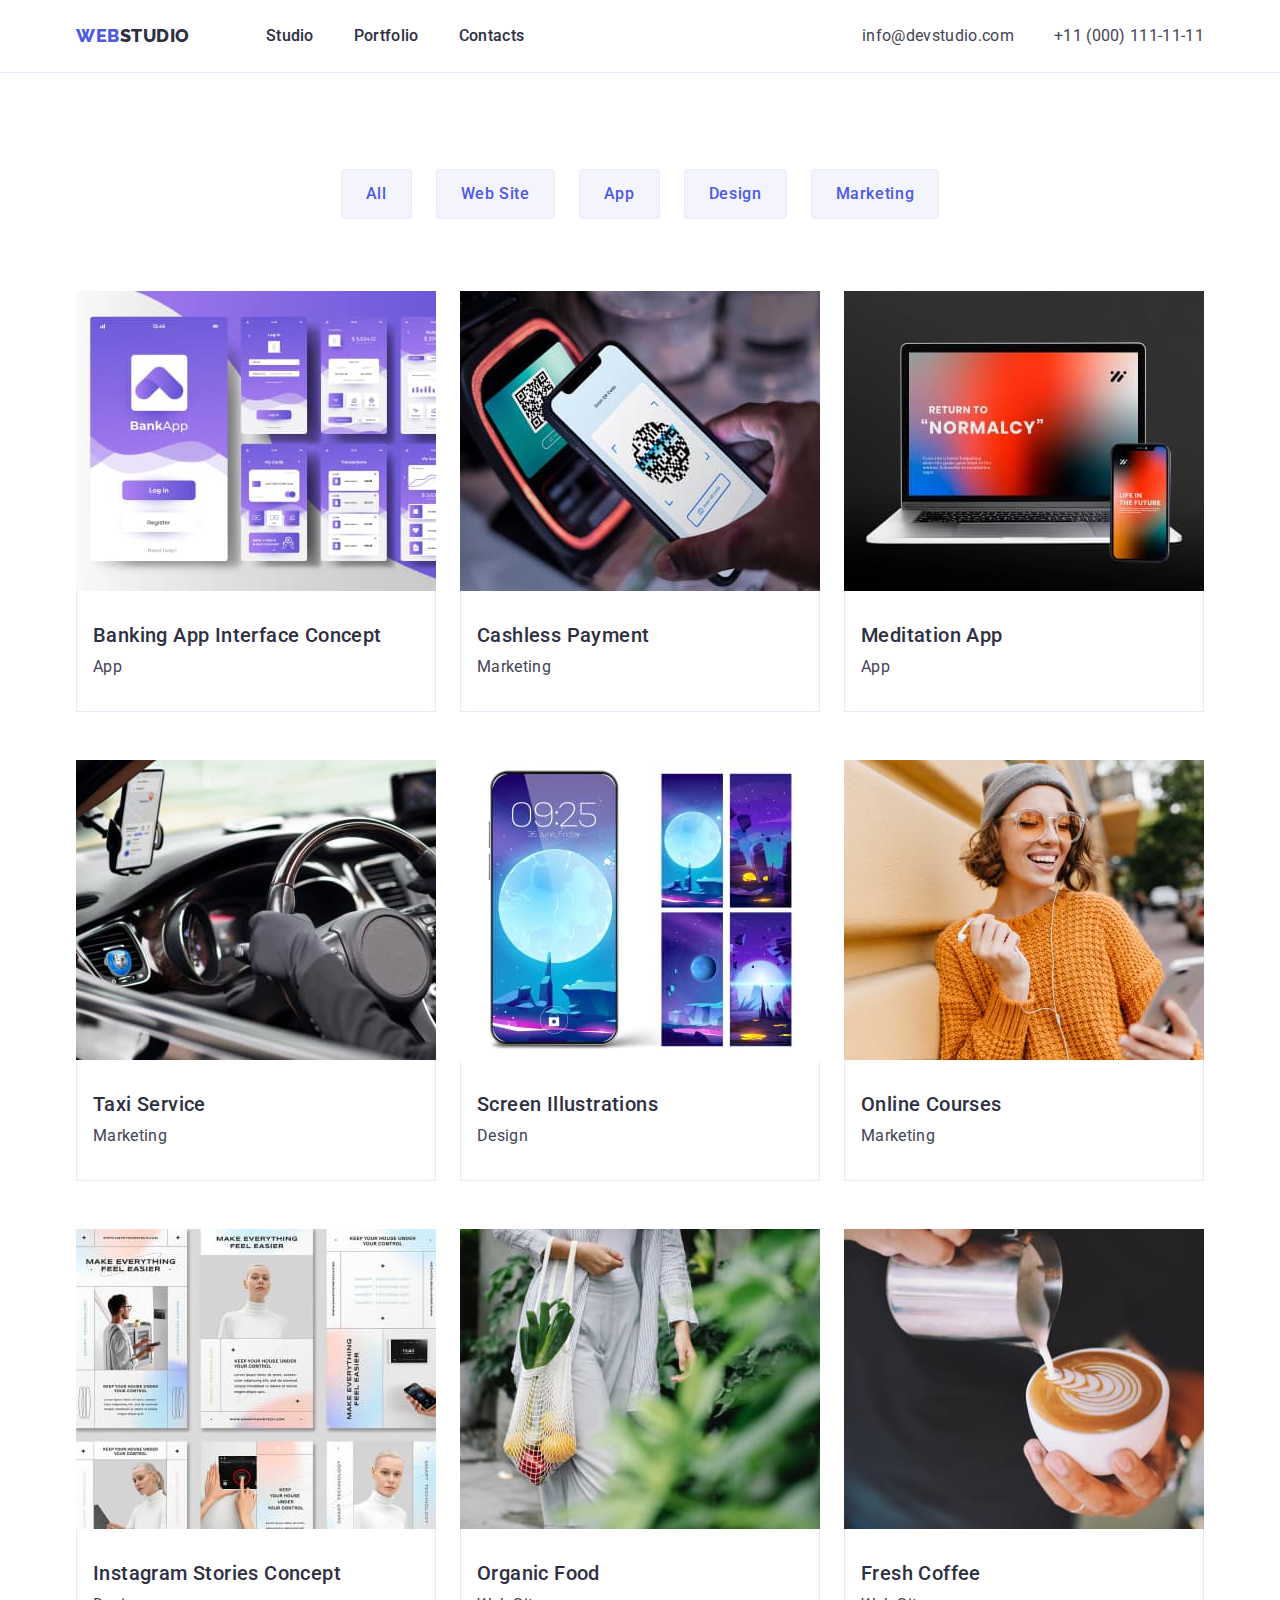
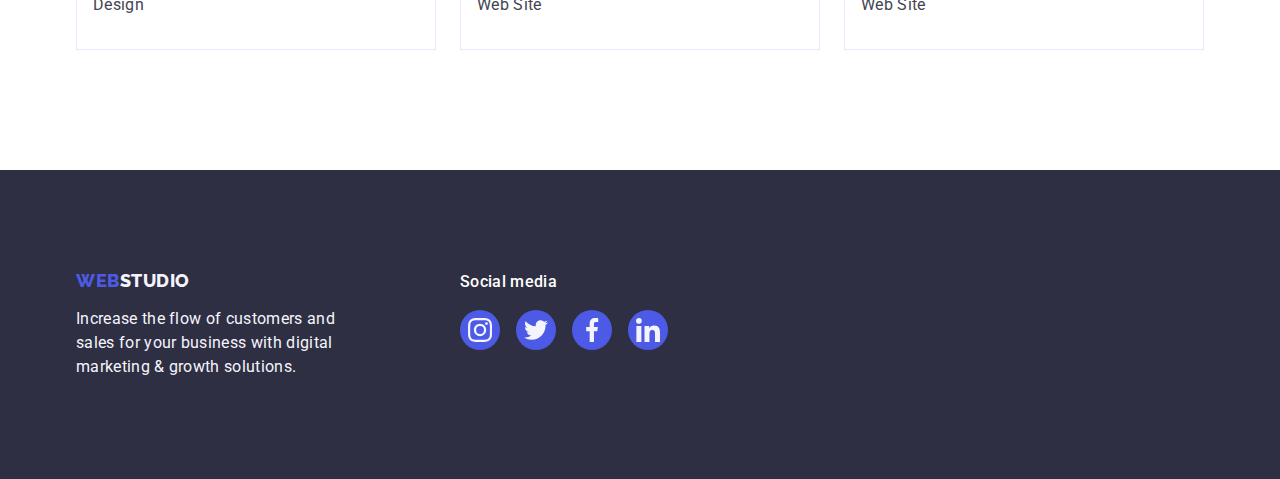
==== portfolio.html @ 62d7de3c "update file" ====
<!DOCTYPE html>
<html lang="en">
<head>
    <meta charset="UTF-8">
    <meta http-equiv="X-UA-Compatible" content="IE=edge">
    <meta name="viewport" content="width=device-width, initial-scale=1.0">
    <title>Portfolio</title>
    <link rel="preconnect" href="https://fonts.googleapis.com">
<link rel="preconnect" href="https://fonts.gstatic.com" crossorigin>
<link href="https://fonts.googleapis.com/css2?family=Raleway:wght@800&family=Roboto:wght@400;500;700;900&display=swap" rel="stylesheet">
<link rel="stylesheet" href="https://cdnjs.cloudflare.com/ajax/libs/modern-normalize/1.1.0/modern-normalize.min.css">
<link rel="stylesheet" href="./css/styles.css">
</head>

<body>
   
    <header class="header">
        <div class="container container-header">
            <nav class="header-nav">
                 <a class="logo link" href="./index.html">Web<span class="logo-part">Studio</span></a>
                    <ul class=" list menu-list ">
                        <li class="menu-item"> 
                            <a class="link menu-link " href="./index.html">Studio</a>
                        </li>
        
                        <li class="menu-item">
                            <a class="link menu-link " href="./portfolio.html">Portfolio</a>
                        </li>
        
                        <li class="menu-item">
                            <a class="link menu-link " href="">Contacts</a>
                        </li>
                    </ul>
            </nav>
                <address class="contacts">
                    <ul class="list contacts-list ">
                        <li class="contacts-item">
                             <a class="link contacts-link " href="mailto:info@devstudio.com">info@devstudio.com</a>
                        </li>
                    
                        <li class="contacts-item">
                            <a class="link contacts-link" href="tel:+110001111111">+11 (000) 111-11-11</a>
                        </li>
                    </ul>
                </address>
    </div>
        </header>
           
   
<main>

    <section class="cards">
<div class="container">
        <h1 hidden>Portfolio</h1>

<ul class="filter-list list">
   <li class="filters-item">
    <button class="filter-btn" type="button">All</button>
  </li>
   <li class="filters-item">
    <button class="filter-btn" type="button">Web Site</button>
  </li>
   <li class="filters-item">
    <button class="filter-btn" type="button">App</button>
  </li>
   <li class="filters-item">
    <button class="filter-btn" type="button">Design</button>
  </li>
   <li class="filters-item">
    <button class="filter-btn" type="button">Marketing</button>
  </li>
</ul>


<ul class="list cards-list">
  <li class="cards-item">
    <a class="link cards-link" href="#">
        <img class="cards-img" src="./images/hw-2/app-1.jpg" alt="Application design" width="360" height="300">
<div class="cards-border">
        <h2 class="title cards-title">Banking App Interface Concept</h2>
        <p class="sub-title cards-sub-title">App</p>
</div>
    </a>
</li>

  <li class="cards-item">
    <a class="link cards-link" href="#">
        <img class="cards-img" src="./images/hw-2/marketing-2.jpg" alt="Paypas" width="360" height="300">
<div class="cards-border">
        <h2 class="title cards-title">Cashless Payment</h2>
        <p class="sub-title cards-sub-title">Marketing</p>
</div>
    </a>
</li>

  <li class="cards-item">
    <a class="link cards-link" href="#">
        <img class="cards-img" src="./images/hw-2/app-3.jpg" alt="Laptop and phone" width="360" height="300">
<div class="cards-border">
        <h2 class="title cards-title">Meditation App</h2>
        <p class="sub-title cards-sub-title">App</p>
</div>
    </a>
</li>

  <li class="cards-item">
    <a class="link cards-link" href="#">
        <img class="cards-img" src="./images/hw-2/marketing-4.jpg" alt="Car" width="360" height="300">
<div class="cards-border">
        <h2 class="title cards-title">Taxi Service</h2>
        <p class="sub-title cards-sub-title">Marketing</p>
</div>
    </a>
</li>

  <li class="cards-item">
    <a class="link cards-link" href="#">
        <img class="cards-img" src="./images/hw-2/design-5.jpg" alt="Phone and screenshots" width="360" height="300">
<div class="cards-border">
        <h2 class="title cards-title">Screen Illustrations</h2>
        <p class="sub-title cards-sub-title">Design</p>
</div>
    </a>
</li>

  <li class="cards-item">
    <a class="link cards-link" href="#">
        <img class="cards-img" src="./images/hw-2/marketing-6.jpg" alt="Girl" width="360" height="300">
<div class="cards-border">
        <h2 class="title cards-title">Online Courses</h2>
        <p class="sub-title cards-sub-title">Marketing</p>
</div>        
    </a>
</li>

  <li class="cards-item">
    <a class="link cards-link" href="#">
        <img class="cards-img" src="./images/hw-2/design-7.jpg" alt="Instagram stories content" width="360" height="300">
<div class="cards-border">
        <h2 class="title cards-title"> Instagram Stories Concept</h2>
        <p class="sub-title cards-sub-title">Design</p>
</div>       
    </a>
</li>

  <li class="cards-item">
    <a class="link cards-link" href="#">
        <img class="cards-img" src="./images/hw-2/web-site-8.jpg" alt="Woman with groceries" width="360" height="300">
<div class="cards-border">
        <h2 class="title cards-title">Organic Food</h2>
        <p class="sub-title cards-sub-title">Web Site</p>
 </div>       
    </a>
</li>

  <li class="cards-item">
    <a class="link cards-link" href="#">
        <img class="cards-img" src="./images/hw-2/web-site-9.jpg" alt="Coffee" width="360" height="300">
<div class="cards-border">
        <h2 class="title cards-title">Fresh Coffee</h2>
        <p class="sub-title cards-sub-title">Web Site</p>
</div>
    </a>
</li>  

</ul>
</div>
</section>
</main>
   
<footer class="footer">
    <div class="container container-footer">
        <div class="footer-info">
    <a class="link logo-footer" href="./index.html"> Web<span class="logo-style">Studio</span></a>

        <p class="footer-desc">Increase the flow of customers and sales for 
            your business with digital marketing & growth solutions.</p>
</div>
<div class="footer-social">
    <p class="footer-social-title">Social media</p>
    <ul class="footer-sosial-list list">
        <li class="footer-social-list-item">
            <a class=" social-list-link" href="">
            <svg class="social-list-icon" width="24" height="24">
                <use href="./images/icons.svg#instagram"></use>
            </svg>
            </a>
        </li>
        <li class="social-list-item">
            <a class=" social-list-link" href="">
            <svg class="social-list-icon" width="24" height="24">
                <use href="./images/icons.svg#twitter"></use>
            </svg>
            </a>
        </li>
        <li class="social-list-item">
            <a class=" social-list-link" href="">
            <svg class="social-list-icon" width="24" height="24">
                <use href="./images/icons.svg#facebook"></use>
            </svg>
            </a>
        </li>
        <li class="social-list-item">
            <a class=" social-list-link" href="">
            <svg class="social-list-icon" width="24" height="24">
                <use href="./images/icons.svg#linkedin"></use>
            </svg>
            </a>
        </li>
    </ul>
</div>

    </div>        
</footer>

</body>
</html>
---- css/styles.css ----
:root{
    --primary-font: 'Roboto', sans-serif;
    --secondary-font:'Raleway', sans-serif;
    --accent-color:#404BBF;
    --primary-text-color:#2E2F42;
    --secondary-text-color:#434455;
}

/*COMPONENTS**********************************/

h1,
h2,
h3,
h4,
p{
    margin-top: 0;
    margin-bottom: 0;
}

ul,
ol{
    margin-top: 0;
    margin-bottom: 0;
    padding-left: 0;
}

img{
    display: block;
}

button{
    cursor: pointer;

}

.list{
  list-style: none;  
}

.link{
    text-decoration: none;
    
}



 body{
font-family: var(--primary-font);
color: var(--secondary-text-color);
background-color: #FFF;
}

.container{
    width: 1158px;
    margin: 0 auto;
    padding: 0 15px;
}



/*COMPONENTS**********************************/

.logo {
    font-family:'Raleway', sans-serif;
    font-weight: 800;
    font-size: 18px;
    line-height: 1.17;
    letter-spacing: 0.03em;
    text-transform: uppercase;
    color: #4d5ae5;
    display: inline-block;
    margin-right: 76px;
}

.logo-part{
    color:#2E2F42 ;
}

.logo-style{
    
    color: #F4F4FD;
}

.sub-title {
font-weight: 400;
font-size: 16px;
line-height: 1.5;
letter-spacing: 0.02em;
color: #434455;
}

.secondary-title{
font-weight: 700;
font-size: 36px;
line-height: 1.11;
text-align: center;
letter-spacing: 0.02em;
text-transform: capitalize;
color: #2E2F42;
margin-bottom: 72px; 
align-items: center;
}


.title {
font-weight: 500;
font-size: 20px;
line-height: 1.2;
letter-spacing: 0.02em;
color: #2e2f42;
margin-bottom: 8px;
}

/*COMPONENTS**********************************/





/*HEADER************************************/


.header{
   
    border-bottom: 1px solid #e7e9fc;
}

.container-header{
    display: flex;
    justify-content: space-between;
    align-items: center;
}

.header-nav{
    display: flex;
    align-items: center;
}

.menu-list{
    display: flex;
    align-items: center;
    gap: 40px; 
    
}

.menu-item{
 
}

.menu-link {
    display: block;
  padding: 24px 0;     
font-weight: 500;
font-size: 16px;
line-height: calc(24/16);
letter-spacing: 0.02em;
color: #2E2F42;
}

.menu-link:hover,
.menu-link:focus{
    color:#404BBF;
}

.contacts-item{
   
}

.contacts {
  
display: flex;
align-items: center;
font-style: normal;     
}

.contacts-list {
  display: flex;
align-items: center;
gap: 40px;
}


.contacts-link {
   
font-weight: 400;
font-size: 16px;
line-height: 1.5;
letter-spacing: 0.02em;
color: #434455;
}

.contacts-link:hover,
.contacts-link:focus{
    color: #404BBF;
}


/*HEADER************************************/





/*HERO****************************************
****/
.hero{
    background-image: linear-gradient(rgba(46, 47, 66, 0.7), rgba(46, 47, 66, 0.7)), url(../images/hero/hero-bg-images.jpg);
    background-color: #2E2F42;
    background-repeat: no-repeat;
    background-size: cover;
    padding: 188px 0;
}


.conteiner-hero{
 display: flex;
 flex-direction: column;
 justify-content: center;
   align-items: center;
}

.main-title{
text-align: center;
margin-bottom: 48px;
max-width: 496px;
font-weight: 700;
font-size: 56px;
line-height: 1.07;
letter-spacing: 0.02em;
color: #FFFFFF;
}

.main-btn{
padding: 16px 32px;
background-color: #4D5AE5;
color: #FFF;
border: none;
box-shadow: 0px 4px 4px rgba(0, 0, 0, 0.15);
border-radius: 4px;
min-width: 169px;
height: 56px;
font-family: "Roboto", sans-serif;

}

.main-btn:hover,
.main-btn:focus{
box-shadow: 0px 4px 4px rgba(0, 0, 0, 0.15);
background-color: #404BBF;
}

/*HERO****************************************
****/





/*FEATURE****************************************
****/

.feature{
   padding: 120px 0;
  
}

.container-feature{
   display: flex;
justify-content: space-between;
align-items: center;
}

.feature-list{
display: flex;
align-items: center;
}

.feature-item{
    width: 264px;
}

.feature-item:not(:last-child){
    margin-right: 24px;
}

.border-feature-icon{
    padding: 24px 100px;
    margin-bottom: 8px;
    background-color: #F4F4FD;
border-radius: 4px;
}


/*FEATURE****************************************
****/





/*WORK****************************************
****/

.work{
    padding-bottom: 120px;
}


.work-list{
 display: flex;
  flex-wrap: wrap;
  gap: 24px;
}


.work-img{
   
    max-width: 100%;
    height: auto;
}

/*WORK****************************************
****





/*TEAM****************************************
****/

.team{
    background-color: #F4F4FD;
    padding: 120px 0;
}

.team-list{
    display: flex;
    flex-wrap: wrap;
    gap: 24px;
}


.team-item{
    border-radius: 0px 0px 4px 4px; 
    box-shadow: 0px 1px 6px rgba(46, 47, 66, 0.08), 
    0px 1px 1px rgba(46, 47, 66, 0.16), 
    0px 2px 1px rgba(46, 47, 66, 0.08);
}

.team-img{
    
    max-width: 100%;
    height: auto;
   }

.team-sub-title{
    margin-bottom: 8px;
}

.border-team{
    padding: 32px 16px; 
    border-top: none;
    text-align: center;
    background: #FFFFFF;
    box-shadow: 0px 1px 6px rgba(46, 47, 66, 0.08), 
    0px 1px 1px rgba(46, 47, 66, 0.16), 
    0px 2px 1px rgba(46, 47, 66, 0.08);
    border-radius: 0px 0px 4px 4px;
}

.sosial-list{
    display: flex;
    justify-content: center;
    gap: 24px;
}


.social-list-link{
    display: flex;
    justify-content: center;
    align-items: center;
    width: 40px;
    height: 40px;
    border-radius: 50%;
    background-color:#4D5AE5;
    transition: all .3s;
}

.social-list-link:hover,
.social-list-link:focus{
    background-color: #404BBF;
}


.social-list-icon{
    fill: #F4F4FD;
}


/*TEAM****************************************
****/



/*CLIENT*************************************/

.client{
    padding: 120px 0;
}

.client-list{
    display: flex;
    justify-content: space-between;
align-items: center;
}


.border-client-icon{
border: 1px solid #8E8F99;
border-radius: 4px;
padding: 16px 32px;
}

.client-icon{
    fill: #8E8F99;
    transition: all .3s;
}


.border-client-icon:hover,
.border-client-icon:focus{
    border: 1px solid #404BBF;
}

.client-icon:hover,
.client-icon:focus{
    fill: #404BBF;
}

/*CLIENT*************************************/






/*FOOTER******************************************/

.footer {
    background-color:#2e2f42;
    padding: 100px 0;
}

.container-footer{
    display: flex;
    justify-content: flex-start;
    align-items: flex-start;
}


.logo-footer{
    font-family:'Raleway', sans-serif;
    font-weight: 800;
    font-size: 18px;
    line-height: 1.17;
    letter-spacing: 0.03em;
    text-transform: uppercase;
    color: #4d5ae5;
    display: inline-block;
    margin-bottom: 16px; 
}

.footer-desc {
    font-weight: 400;
    width: 264px;
font-size: 16px;
line-height: calc(24/16);
letter-spacing: 0.02em;
color: #F4F4FD;
}

.footer-social{
    margin-left: 120px;
}

.footer-social-title{
font-weight: 500;
font-size: 16px;
line-height: 1.5;
letter-spacing: 0.02em;
color: #FFFFFF;
margin-bottom: 16px;
}

.footer-sosial-list{
    display: flex;
    gap: 16px;
}


/*FOOTER******************************************/





/*PORTFOLIO************************************/

.cards{
    padding: 96px 0 120px;
}


.filter-list{
    display: flex;
    justify-content: center;
     margin-bottom: 72px;
}

.filters-item:not(:last-child){
    margin-right: 24px;
}

.filter-btn {
    padding: 12px 24px;
    border-radius: 4px;
    border: 1px solid #e7e9fc;
    font-family: "Roboto", sans-serif;
    font-weight: 500;
    font-size: 16px;
    line-height: 1.5;
    letter-spacing: 0.04em;    
    color:  #4d5ae5;
    background-color: #F4F4FD;
    
}

.filter-btn:hover,
.filter-btn:focus{
    border: 1px solid transparent;
    box-shadow: 0px 3px 1px rgba(0, 0, 0, 0.1), 
    0px 2px 1px rgba(0, 0, 0, 0.08), 
    0px 2px 2px rgba(0, 0, 0, 0.12);
    background-color: #404BBF;
    color: #FFF;
}


.cards-list{
    display: flex;
    flex-wrap: wrap;
    row-gap: 48px;
    column-gap: 24px;
}

.cards-img{
    max-width: 100%;
    height: auto;
}


.cards-border{
    padding: 32px 16px;
    border: 1px solid #e7e9fc; 
    border-top: none;
    background: #FFFFFF;
    
}

.cards-sub-title{
font-size: 16px;
line-height: 1.5;
letter-spacing: 0.02em;
color: #434455;
}


.cards-item:hover{
    box-shadow: 0px 1px 6px rgba(46, 47, 66, 0.08), 
    0px 1px 1px rgba(46, 47, 66, 0.16), 
    0px 2px 1px rgba(46, 47, 66, 0.08)
}



/*PORTFOLIO**************************************/
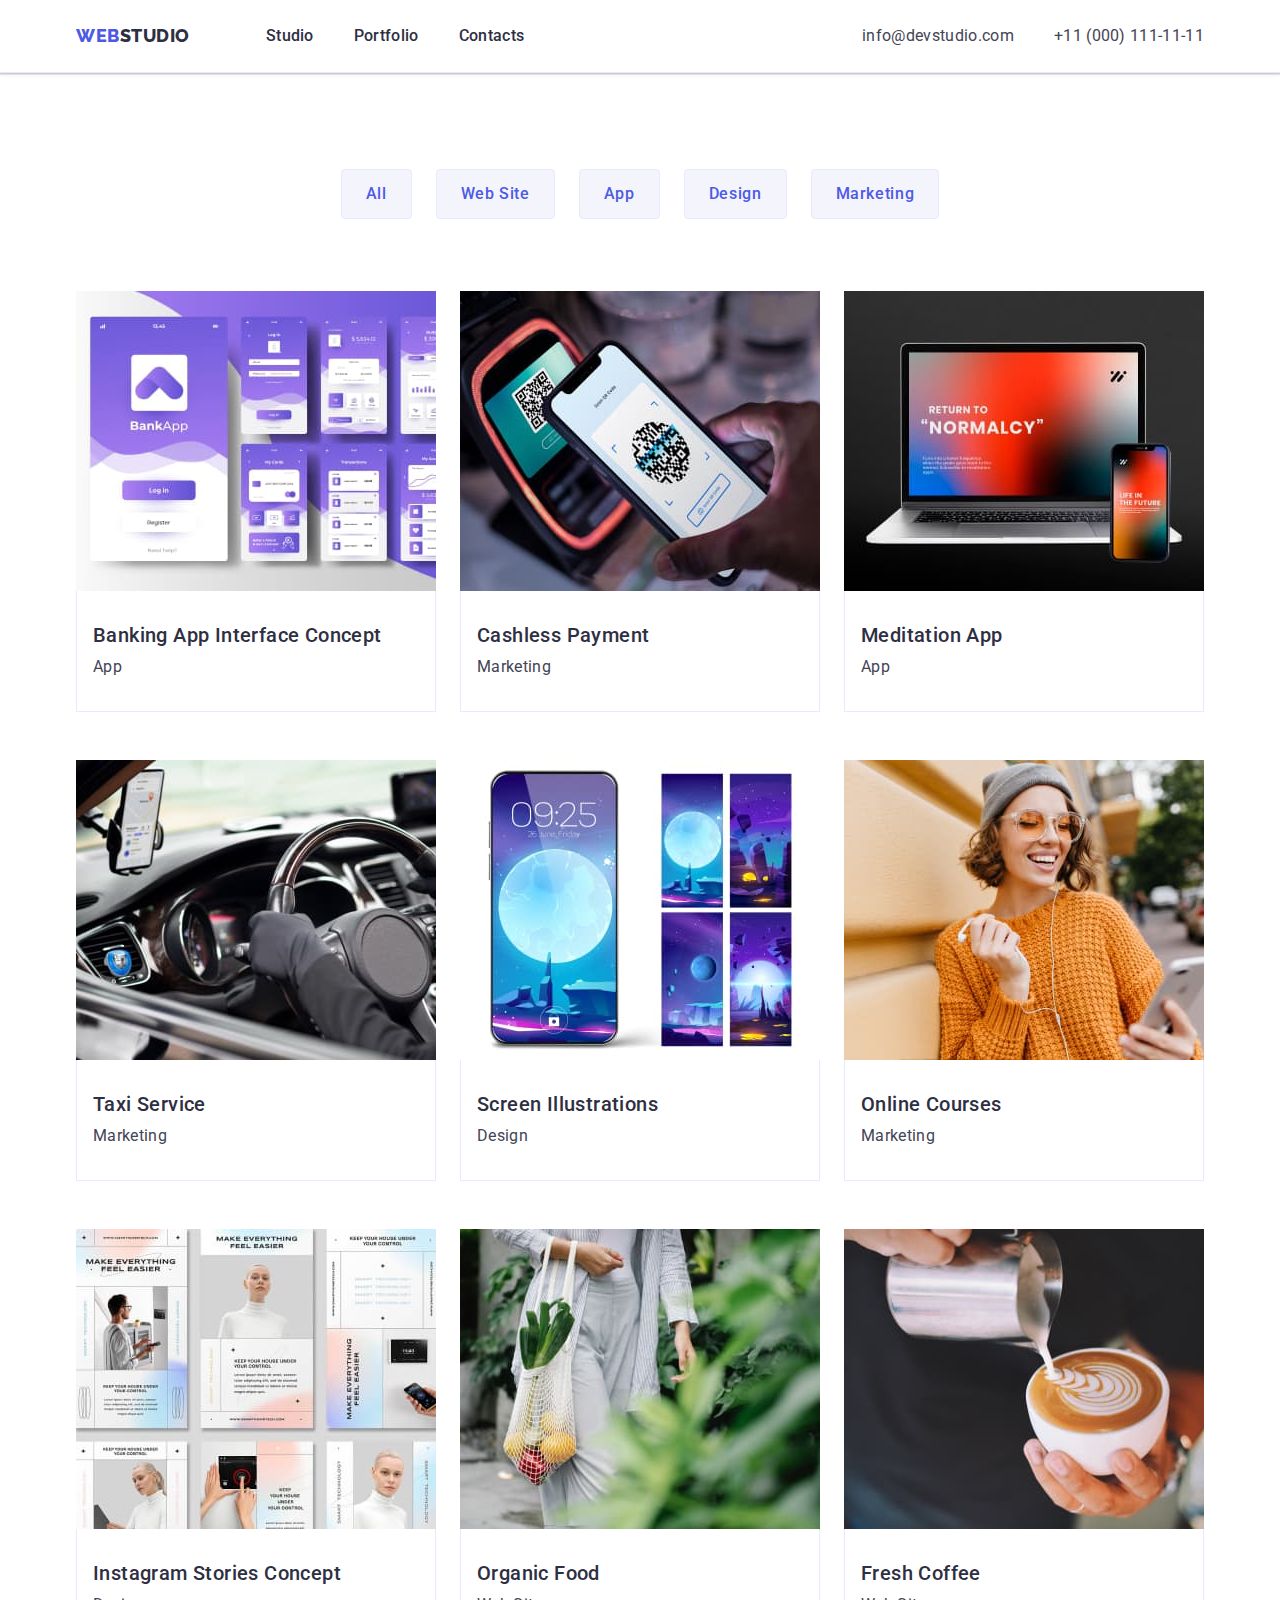
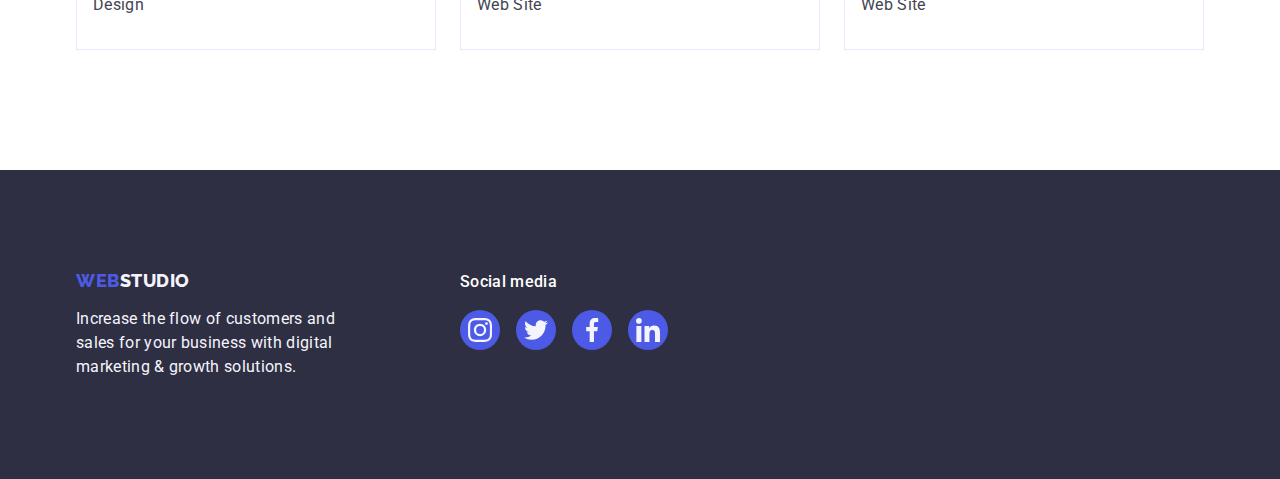
==== commit 70e6adcb: "update html and css file" ====
--- a/portfolio.html
+++ b/portfolio.html
@@ -180,28 +180,28 @@
     <p class="footer-social-title">Social media</p>
     <ul class="footer-sosial-list list">
         <li class="footer-social-list-item">
-            <a class=" social-list-link" href="">
+            <a class=" social-list-link footer-social-link" href="">
             <svg class="social-list-icon" width="24" height="24">
                 <use href="./images/icons.svg#instagram"></use>
             </svg>
             </a>
         </li>
         <li class="social-list-item">
-            <a class=" social-list-link" href="">
+            <a class=" social-list-link footer-social-link" href="">
             <svg class="social-list-icon" width="24" height="24">
                 <use href="./images/icons.svg#twitter"></use>
             </svg>
             </a>
         </li>
         <li class="social-list-item">
-            <a class=" social-list-link" href="">
+            <a class=" social-list-link footer-social-link" href="">
             <svg class="social-list-icon" width="24" height="24">
                 <use href="./images/icons.svg#facebook"></use>
             </svg>
             </a>
         </li>
         <li class="social-list-item">
-            <a class=" social-list-link" href="">
+            <a class=" social-list-link footer-social-link" href="">
             <svg class="social-list-icon" width="24" height="24">
                 <use href="./images/icons.svg#linkedin"></use>
             </svg>
--- a/css/styles.css
+++ b/css/styles.css
@@ -121,7 +121,9 @@
 
 
 .header{
-   
+   box-shadow:0px 2px 1px rgba(46, 47, 66, 0.08),
+    0px 1px 1px rgba(46, 47, 66, 0.16),
+    0px 1px 6px rgba(46, 47, 66, 0.08); 
     border-bottom: 1px solid #e7e9fc;
 }
 
@@ -207,12 +209,15 @@
     background-image: linear-gradient(rgba(46, 47, 66, 0.7), rgba(46, 47, 66, 0.7)), url(../images/hero/hero-bg-images.jpg);
     background-color: #2E2F42;
     background-repeat: no-repeat;
+    background-position: center;
     background-size: cover;
     padding: 188px 0;
+   
 }
 
 
 .conteiner-hero{
+     max-width: 1440px;
  display: flex;
  flex-direction: column;
  justify-content: center;
@@ -284,6 +289,10 @@
 }
 
 .border-feature-icon{
+    display: flex;
+    align-items: center;
+    align-items: center;
+    height: 112px;
     padding: 24px 100px;
     margin-bottom: 8px;
     background-color: #F4F4FD;
@@ -359,7 +368,7 @@
 }
 
 .border-team{
-    padding: 32px 16px; 
+    padding: 32px 0; 
     border-top: none;
     text-align: center;
     background: #FFFFFF;
@@ -389,7 +398,7 @@
 
 .social-list-link:hover,
 .social-list-link:focus{
-    background-color: #404BBF;
+    background-color: #404bbf;
 }
 
 
@@ -409,18 +418,38 @@
     padding: 120px 0;
 }
 
+.client-title{
+    line-height: 1.1;
+}
+
+
+
 .client-list{
     display: flex;
     justify-content: space-between;
 align-items: center;
-}
-
-
-.border-client-icon{
-border: 1px solid #8E8F99;
-border-radius: 4px;
-padding: 16px 32px;
-}
+gap: 24px;
+}
+
+.client-list-item{
+    width: calc((100% - 120px) / 6);
+    height: 88px;
+
+}
+
+.client-list-link{
+    width: 100%;
+    height: 100%;
+    border: 1px solid #8e8f99;
+    border-radius: 4px;
+    display: flex; 
+    align-items: center;
+    justify-content: center;
+    color: #8e8f99;
+
+}
+
+
 
 .client-icon{
     fill: #8E8F99;
@@ -428,14 +457,14 @@
 }
 
 
-.border-client-icon:hover,
-.border-client-icon:focus{
-    border: 1px solid #404BBF;
-}
-
-.client-icon:hover,
-.client-icon:focus{
-    fill: #404BBF;
+.client-list-link:hover,
+.client-list-link:focus{
+    border-color: #404bbf; 
+    color: #404bbf;
+}
+
+.client-icon{
+    fill: currentColor;
 }
 
 /*CLIENT*************************************/
@@ -455,8 +484,10 @@
 .container-footer{
     display: flex;
     justify-content: flex-start;
-    align-items: flex-start;
-}
+    align-items: baseline;
+    gap: 120px;
+}
+
 
 
 .logo-footer{
@@ -480,9 +511,6 @@
 color: #F4F4FD;
 }
 
-.footer-social{
-    margin-left: 120px;
-}
 
 .footer-social-title{
 font-weight: 500;
@@ -498,6 +526,11 @@
     gap: 16px;
 }
 
+.footer-social-link:hover,
+.footer-social-link:focus{
+    background-color: #31d0aa;
+}
+
 
 /*FOOTER******************************************/
 
@@ -510,6 +543,7 @@
 .cards{
     padding: 96px 0 120px;
 }
+
 
 
 .filter-list{
@@ -554,6 +588,10 @@
     column-gap: 24px;
 }
 
+.cards-link{
+    display: block; 
+}
+
 .cards-img{
     max-width: 100%;
     height: auto;
@@ -576,7 +614,7 @@
 }
 
 
-.cards-item:hover{
+.cards-link:hover{
     box-shadow: 0px 1px 6px rgba(46, 47, 66, 0.08), 
     0px 1px 1px rgba(46, 47, 66, 0.16), 
     0px 2px 1px rgba(46, 47, 66, 0.08)
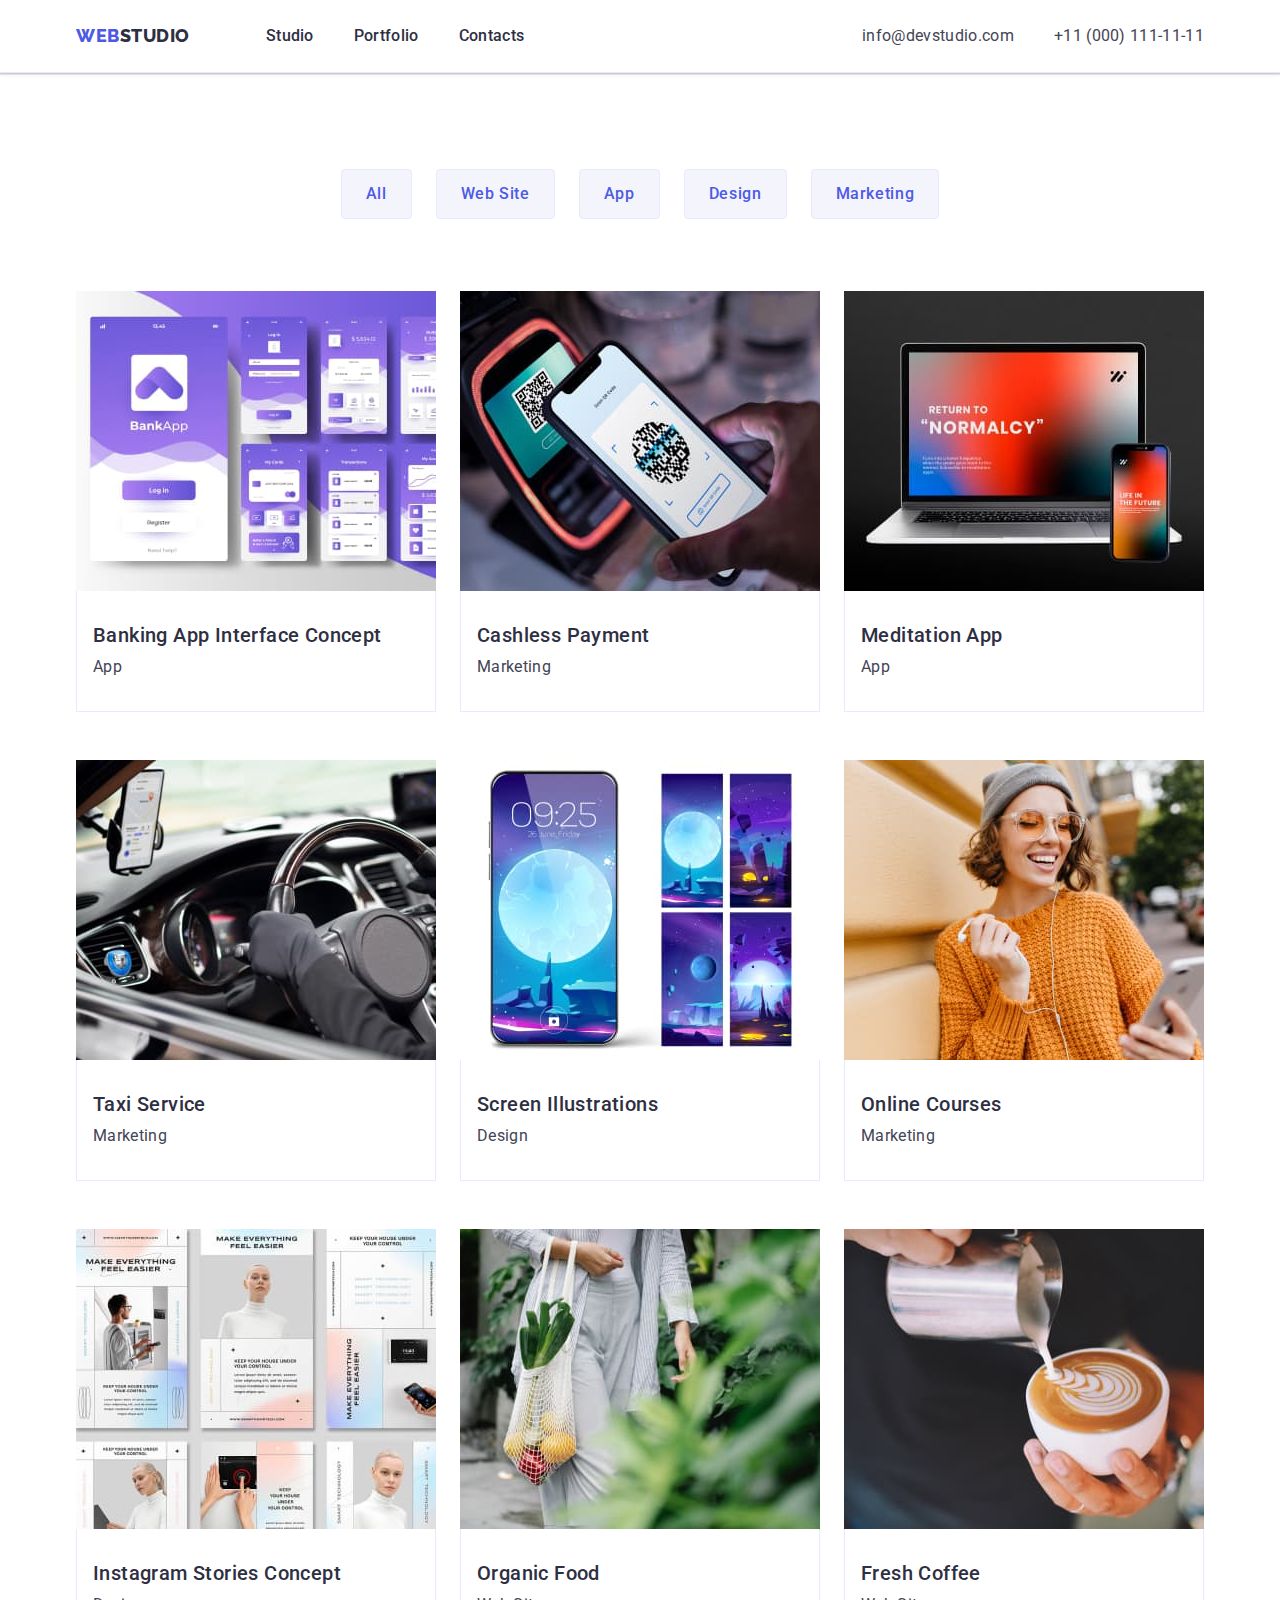
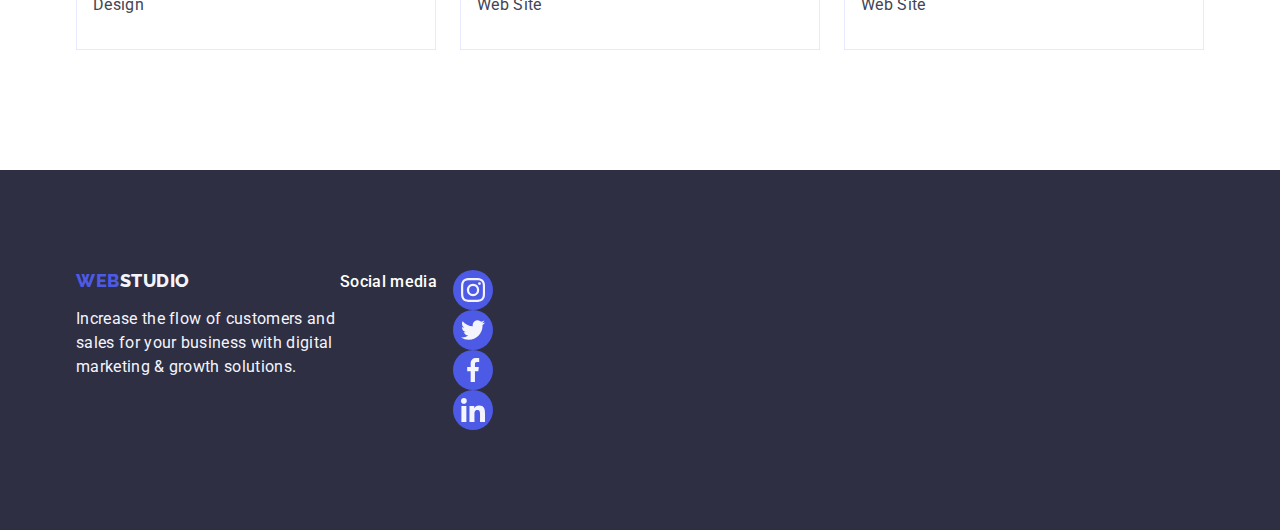
==== commit c6cc4c3c: "update" ====
--- a/portfolio.html
+++ b/portfolio.html
@@ -167,7 +167,7 @@
 </div>
 </section>
 </main>
-   
+ 
 <footer class="footer">
     <div class="container container-footer">
         <div class="footer-info">
@@ -178,30 +178,30 @@
 </div>
 <div class="footer-social">
     <p class="footer-social-title">Social media</p>
-    <ul class="footer-sosial-list list">
+    <ul class="footer-social-list list">
         <li class="footer-social-list-item">
-            <a class=" social-list-link footer-social-link" href="">
+            <a class="social-list-link footer-social-link" href="#">
             <svg class="social-list-icon" width="24" height="24">
                 <use href="./images/icons.svg#instagram"></use>
             </svg>
             </a>
         </li>
         <li class="social-list-item">
-            <a class=" social-list-link footer-social-link" href="">
+            <a class="social-list-link footer-social-link" href="#">
             <svg class="social-list-icon" width="24" height="24">
                 <use href="./images/icons.svg#twitter"></use>
             </svg>
             </a>
         </li>
         <li class="social-list-item">
-            <a class=" social-list-link footer-social-link" href="">
+            <a class="social-list-link footer-social-link" href="#">
             <svg class="social-list-icon" width="24" height="24">
                 <use href="./images/icons.svg#facebook"></use>
             </svg>
             </a>
         </li>
         <li class="social-list-item">
-            <a class=" social-list-link footer-social-link" href="">
+            <a class="social-list-link footer-social-link" href="#">
             <svg class="social-list-icon" width="24" height="24">
                 <use href="./images/icons.svg#linkedin"></use>
             </svg>
@@ -212,6 +212,5 @@
 
     </div>        
 </footer>
-
 </body>
 </html>
--- a/css/styles.css
+++ b/css/styles.css
@@ -212,12 +212,13 @@
     background-position: center;
     background-size: cover;
     padding: 188px 0;
+      max-width: 1440px;
    
+      
 }
 
 
 .conteiner-hero{
-     max-width: 1440px;
  display: flex;
  flex-direction: column;
  justify-content: center;
@@ -271,7 +272,7 @@
 
 .container-feature{
    display: flex;
-justify-content: space-between;
+   justify-content: center;
 align-items: center;
 }
 
@@ -291,7 +292,7 @@
 .border-feature-icon{
     display: flex;
     align-items: center;
-    align-items: center;
+    justify-content: center; 
     height: 112px;
     padding: 24px 100px;
     margin-bottom: 8px;
@@ -378,7 +379,7 @@
     border-radius: 0px 0px 4px 4px;
 }
 
-.sosial-list{
+.social-list{
     display: flex;
     justify-content: center;
     gap: 24px;
@@ -396,16 +397,17 @@
     transition: all .3s;
 }
 
-.social-list-link:hover,
+.social-list-link:hover{
+    background-color: #404bbf;
+}
+
 .social-list-link:focus{
     background-color: #404bbf;
 }
 
-
 .social-list-icon{
     fill: #F4F4FD;
 }
-
 
 /*TEAM****************************************
 ****/
@@ -452,7 +454,7 @@
 
 
 .client-icon{
-    fill: #8E8F99;
+  fill: currentColor;
     transition: all .3s;
 }
 
@@ -463,9 +465,6 @@
     color: #404bbf;
 }
 
-.client-icon{
-    fill: currentColor;
-}
 
 /*CLIENT*************************************/
 
@@ -485,10 +484,11 @@
     display: flex;
     justify-content: flex-start;
     align-items: baseline;
+}
+
+.footer-info{
     gap: 120px;
 }
-
-
 
 .logo-footer{
     font-family:'Raleway', sans-serif;
@@ -521,12 +521,15 @@
 margin-bottom: 16px;
 }
 
-.footer-sosial-list{
+.footer-social{
     display: flex;
     gap: 16px;
 }
 
-.footer-social-link:hover,
+.footer-social-link:hover{
+    background-color: #31d0aa;
+}
+
 .footer-social-link:focus{
     background-color: #31d0aa;
 }
@@ -620,6 +623,12 @@
     0px 2px 1px rgba(46, 47, 66, 0.08)
 }
 
+.cards-link:focus{
+    box-shadow: 0px 1px 6px rgba(46, 47, 66, 0.08), 
+    0px 1px 1px rgba(46, 47, 66, 0.16), 
+    0px 2px 1px rgba(46, 47, 66, 0.08)
+}
+
 
 
 /*PORTFOLIO**************************************/